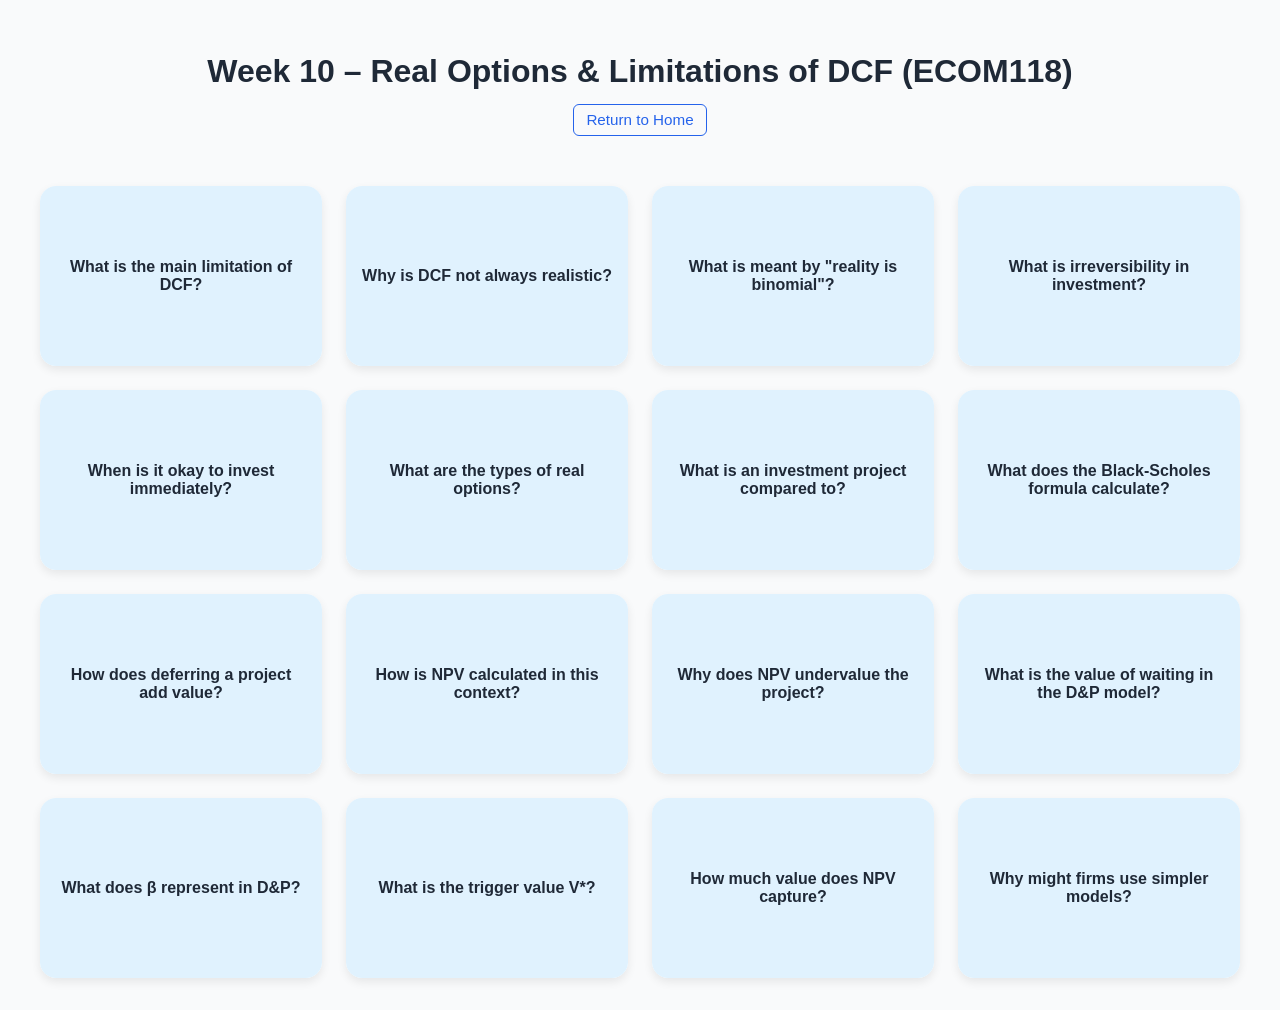
==== week10.html @ ce170b3e "Add files via upload" ====
<!DOCTYPE html>
<html lang="en">
<head>
  <meta charset="UTF-8" />
  <meta name="viewport" content="width=device-width, initial-scale=1.0"/>
  <title>Week 10 – Real Options & Limitations of DCF (ECOM118)</title>
  <style>
    body {
      margin: 0;
      font-family: 'Segoe UI', Tahoma, Geneva, Verdana, sans-serif;
      background-color: #f9fafb;
      color: #1f2937;
    }

    h1 {
      text-align: center;
      padding-top: 2rem;
      font-size: 2rem;
      font-weight: 600;
    }

    .home-link {
      text-align: center;
      margin-top: 0.5rem;
      margin-bottom: 1.5rem;
    }

    .home-link a {
      text-decoration: none;
      color: #2563eb;
      font-weight: 500;
      font-size: 0.95rem;
      border: 1px solid #2563eb;
      padding: 0.4rem 0.8rem;
      border-radius: 6px;
      transition: all 0.2s ease-in-out;
    }

    .home-link a:hover {
      background-color: #2563eb;
      color: white;
    }

    .flashcard-grid {
      display: grid;
      grid-template-columns: repeat(auto-fit, minmax(260px, 1fr));
      gap: 1.5rem;
      padding: 2rem;
      max-width: 1200px;
      margin: 0 auto;
    }

    .card {
      perspective: 1000px;
    }

    .card-inner {
      position: relative;
      width: 100%;
      height: 180px;
      text-align: center;
      transition: transform 0.6s;
      transform-style: preserve-3d;
      cursor: pointer;
      border-radius: 1rem;
      box-shadow: 0 4px 10px rgba(0, 0, 0, 0.08);
      background-color: #fff;
    }

    .card.flipped .card-inner {
      transform: rotateY(180deg);
    }

    .card-face {
      position: absolute;
      width: 100%;
      height: 100%;
      backface-visibility: hidden;
      display: flex;
      align-items: center;
      justify-content: center;
      padding: 1rem;
      border-radius: 1rem;
      box-sizing: border-box;
    }

    .card-front {
      background-color: #e0f2fe;
      font-weight: 600;
    }

    .card-back {
      background-color: #fef3c7;
      transform: rotateY(180deg);
    }
  </style>
</head>
<body>

<h1>Week 10 – Real Options & Limitations of DCF (ECOM118)</h1>
<div class="home-link">
  <a href="https://edwardwclarke.github.io/ECOM118-FLASHCARDS/">Return to Home</a>
</div>

<div class="flashcard-grid">

<!-- Flashcards start here -->

<div class="card" onclick="this.classList.toggle('flipped')"><div class="card-inner"><div class="card-face card-front">What is the main limitation of DCF?</div><div class="card-face card-back">It assumes fixed cash flows, no flexibility, and no value in timing decisions.</div></div></div>

<div class="card" onclick="this.classList.toggle('flipped')"><div class="card-inner"><div class="card-face card-front">Why is DCF not always realistic?</div><div class="card-face card-back">Because in reality, conditions change and firms can adapt decisions over time.</div></div></div>

<div class="card" onclick="this.classList.toggle('flipped')"><div class="card-inner"><div class="card-face card-front">What is meant by "reality is binomial"?</div><div class="card-face card-back">Some outcomes are all or nothing—like a drug passing or failing approval in pharma.</div></div></div>

<div class="card" onclick="this.classList.toggle('flipped')"><div class="card-inner"><div class="card-face card-front">What is irreversibility in investment?</div><div class="card-face card-back">Once you invest, you can't get the money back. There's a cost to acting too early.</div></div></div>

<div class="card" onclick="this.classList.toggle('flipped')"><div class="card-inner"><div class="card-face card-front">When is it okay to invest immediately?</div><div class="card-face card-back">If there's no uncertainty, no flexibility, and no downside to investing right away.</div></div></div>

<div class="card" onclick="this.classList.toggle('flipped')"><div class="card-inner"><div class="card-face card-front">What are the types of real options?</div><div class="card-face card-back">Options to defer, expand, abandon, switch, or stage investments (time-to-build).</div></div></div>

<div class="card" onclick="this.classList.toggle('flipped')"><div class="card-inner"><div class="card-face card-front">What is an investment project compared to?</div><div class="card-face card-back">A call option – the right but not obligation to invest when the value is right.</div></div></div>

<div class="card" onclick="this.classList.toggle('flipped')"><div class="card-inner"><div class="card-face card-front">What does the Black-Scholes formula calculate?</div><div class="card-face card-back">The value of the option to delay investment, based on volatility and timing.</div></div></div>

<div class="card" onclick="this.classList.toggle('flipped')"><div class="card-inner"><div class="card-face card-front">How does deferring a project add value?</div><div class="card-face card-back">It allows the firm to avoid losses or wait for better conditions, adding €0.7mn in value in the example.</div></div></div>

<div class="card" onclick="this.classList.toggle('flipped')"><div class="card-inner"><div class="card-face card-front">How is NPV calculated in this context?</div><div class="card-face card-back">NPV = (3 / (0.10 - 0.02)) - 35 = €2.5 million, using perpetuity with growth.</div></div></div>

<div class="card" onclick="this.classList.toggle('flipped')"><div class="card-inner"><div class="card-face card-front">Why does NPV undervalue the project?</div><div class="card-face card-back">Because it ignores timing and flexibility. Real option value was €5.4mn.</div></div></div>

<div class="card" onclick="this.classList.toggle('flipped')"><div class="card-inner"><div class="card-face card-front">What is the value of waiting in the D&P model?</div><div class="card-face card-back">F(V) = (V*-K)(V/V*)^β. In the example: €5.4mn, vs €2.5mn from NPV.</div></div></div>

<div class="card" onclick="this.classList.toggle('flipped')"><div class="card-inner"><div class="card-face card-front">What does β represent in D&P?</div><div class="card-face card-back">It adjusts for volatility and opportunity cost. In the example, β = 3.56.</div></div></div>

<div class="card" onclick="this.classList.toggle('flipped')"><div class="card-inner"><div class="card-face card-front">What is the trigger value V*?</div><div class="card-face card-back">It’s the value at which you should invest. V* = (β/(β-1)) × K = €48.66mn.</div></div></div>

<div class="card" onclick="this.classList.toggle('flipped')"><div class="card-inner"><div class="card-face card-front">How much value does NPV capture?</div><div class="card-face card-back">Only 46% of the project’s value, compared to full real options value.</div></div></div>

<div class="card" onclick="this.classList.toggle('flipped')"><div class="card-inner"><div class="card-face card-front">Why might firms use simpler models?</div><div class="card-face card-back">A well-built binomial model can be easier to understand and still accurate enough.</div></div></div>

</div>
</body>
</html>
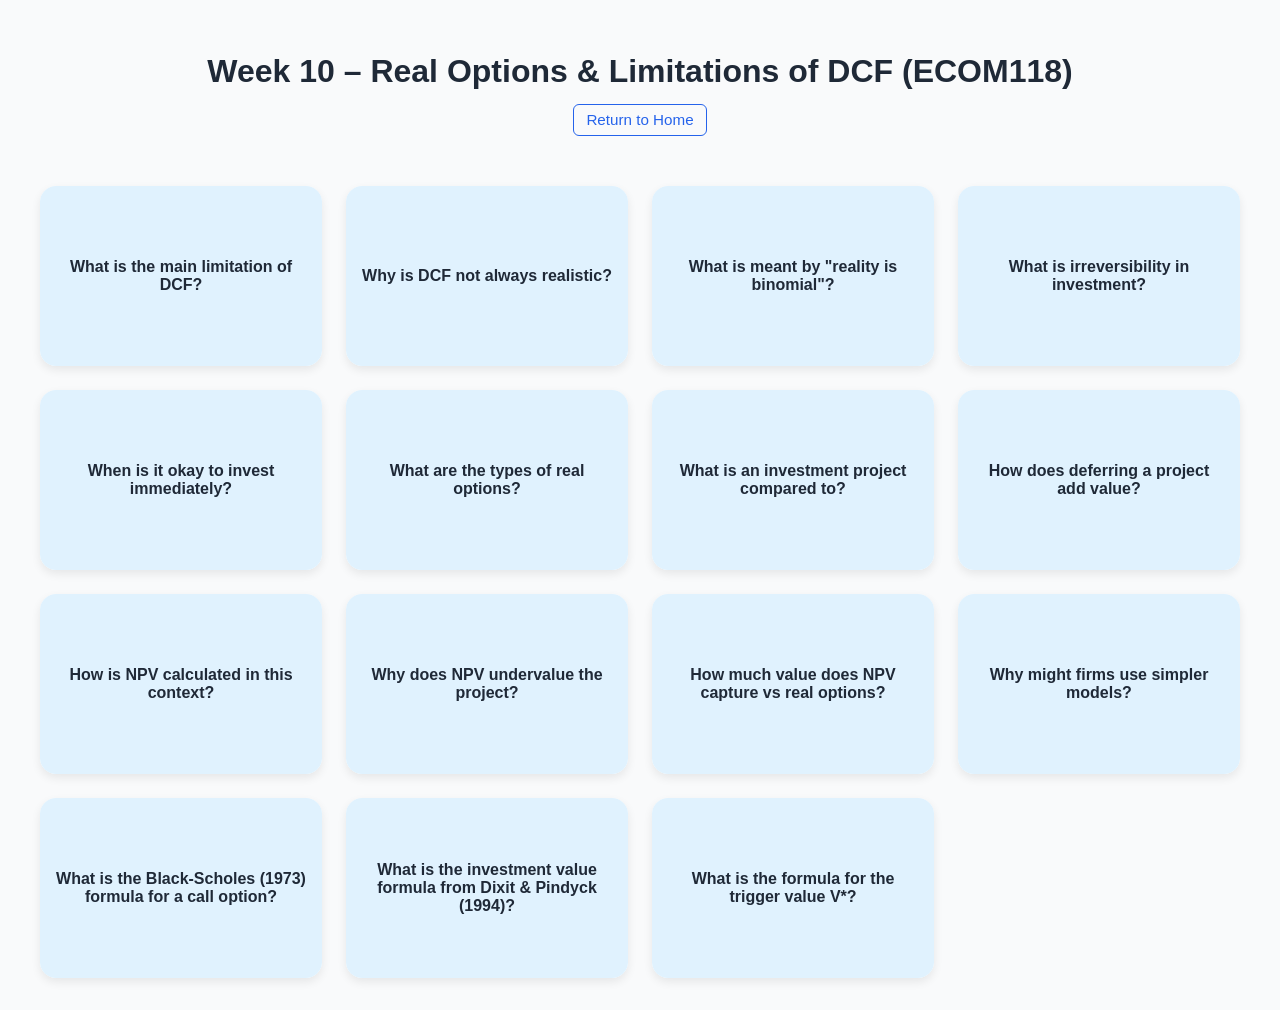
==== commit ec6f52b1: "Add files via upload" ====
--- a/week10.html
+++ b/week10.html
@@ -92,6 +92,7 @@
     .card-back {
       background-color: #fef3c7;
       transform: rotateY(180deg);
+      font-size: 0.95rem;
     }
   </style>
 </head>
@@ -104,7 +105,7 @@
 
 <div class="flashcard-grid">
 
-<!-- Flashcards start here -->
+<!-- Core Concept Flashcards -->
 
 <div class="card" onclick="this.classList.toggle('flipped')"><div class="card-inner"><div class="card-face card-front">What is the main limitation of DCF?</div><div class="card-face card-back">It assumes fixed cash flows, no flexibility, and no value in timing decisions.</div></div></div>
 
@@ -120,24 +121,24 @@
 
 <div class="card" onclick="this.classList.toggle('flipped')"><div class="card-inner"><div class="card-face card-front">What is an investment project compared to?</div><div class="card-face card-back">A call option – the right but not obligation to invest when the value is right.</div></div></div>
 
-<div class="card" onclick="this.classList.toggle('flipped')"><div class="card-inner"><div class="card-face card-front">What does the Black-Scholes formula calculate?</div><div class="card-face card-back">The value of the option to delay investment, based on volatility and timing.</div></div></div>
-
 <div class="card" onclick="this.classList.toggle('flipped')"><div class="card-inner"><div class="card-face card-front">How does deferring a project add value?</div><div class="card-face card-back">It allows the firm to avoid losses or wait for better conditions, adding €0.7mn in value in the example.</div></div></div>
 
 <div class="card" onclick="this.classList.toggle('flipped')"><div class="card-inner"><div class="card-face card-front">How is NPV calculated in this context?</div><div class="card-face card-back">NPV = (3 / (0.10 - 0.02)) - 35 = €2.5 million, using perpetuity with growth.</div></div></div>
 
 <div class="card" onclick="this.classList.toggle('flipped')"><div class="card-inner"><div class="card-face card-front">Why does NPV undervalue the project?</div><div class="card-face card-back">Because it ignores timing and flexibility. Real option value was €5.4mn.</div></div></div>
 
-<div class="card" onclick="this.classList.toggle('flipped')"><div class="card-inner"><div class="card-face card-front">What is the value of waiting in the D&P model?</div><div class="card-face card-back">F(V) = (V*-K)(V/V*)^β. In the example: €5.4mn, vs €2.5mn from NPV.</div></div></div>
-
-<div class="card" onclick="this.classList.toggle('flipped')"><div class="card-inner"><div class="card-face card-front">What does β represent in D&P?</div><div class="card-face card-back">It adjusts for volatility and opportunity cost. In the example, β = 3.56.</div></div></div>
-
-<div class="card" onclick="this.classList.toggle('flipped')"><div class="card-inner"><div class="card-face card-front">What is the trigger value V*?</div><div class="card-face card-back">It’s the value at which you should invest. V* = (β/(β-1)) × K = €48.66mn.</div></div></div>
-
-<div class="card" onclick="this.classList.toggle('flipped')"><div class="card-inner"><div class="card-face card-front">How much value does NPV capture?</div><div class="card-face card-back">Only 46% of the project’s value, compared to full real options value.</div></div></div>
+<div class="card" onclick="this.classList.toggle('flipped')"><div class="card-inner"><div class="card-face card-front">How much value does NPV capture vs real options?</div><div class="card-face card-back">Only 46% – calculated as 2.5 / 5.4 = 46%</div></div></div>
 
 <div class="card" onclick="this.classList.toggle('flipped')"><div class="card-inner"><div class="card-face card-front">Why might firms use simpler models?</div><div class="card-face card-back">A well-built binomial model can be easier to understand and still accurate enough.</div></div></div>
 
+<!-- Equations Flashcards -->
+
+<div class="card" onclick="this.classList.toggle('flipped')"><div class="card-inner"><div class="card-face card-front">What is the Black-Scholes (1973) formula for a call option?</div><div class="card-face card-back">C = S·e<sup>−δT</sup>·N(d₁) − X·e<sup>−rT</sup>·N(d₂), where:<br>d₁ = [ln(S/X) + (r − δ + ½σ²)T] / (σ√T),<br>d₂ = d₁ − σ√T</div></div></div>
+
+<div class="card" onclick="this.classList.toggle('flipped')"><div class="card-inner"><div class="card-face card-front">What is the investment value formula from Dixit & Pindyck (1994)?</div><div class="card-face card-back">F(V) = (V* − K)·(V / V*)^β if V < V*;<br>F(V) = V − K if V ≥ V*</div></div></div>
+
+<div class="card" onclick="this.classList.toggle('flipped')"><div class="card-inner"><div class="card-face card-front">What is the formula for the trigger value V*?</div><div class="card-face card-back">V* = (β / (β − 1)) × K<br>Where β adjusts for risk and timing flexibility</div></div></div>
+
 </div>
 </body>
-</html>
+</html>
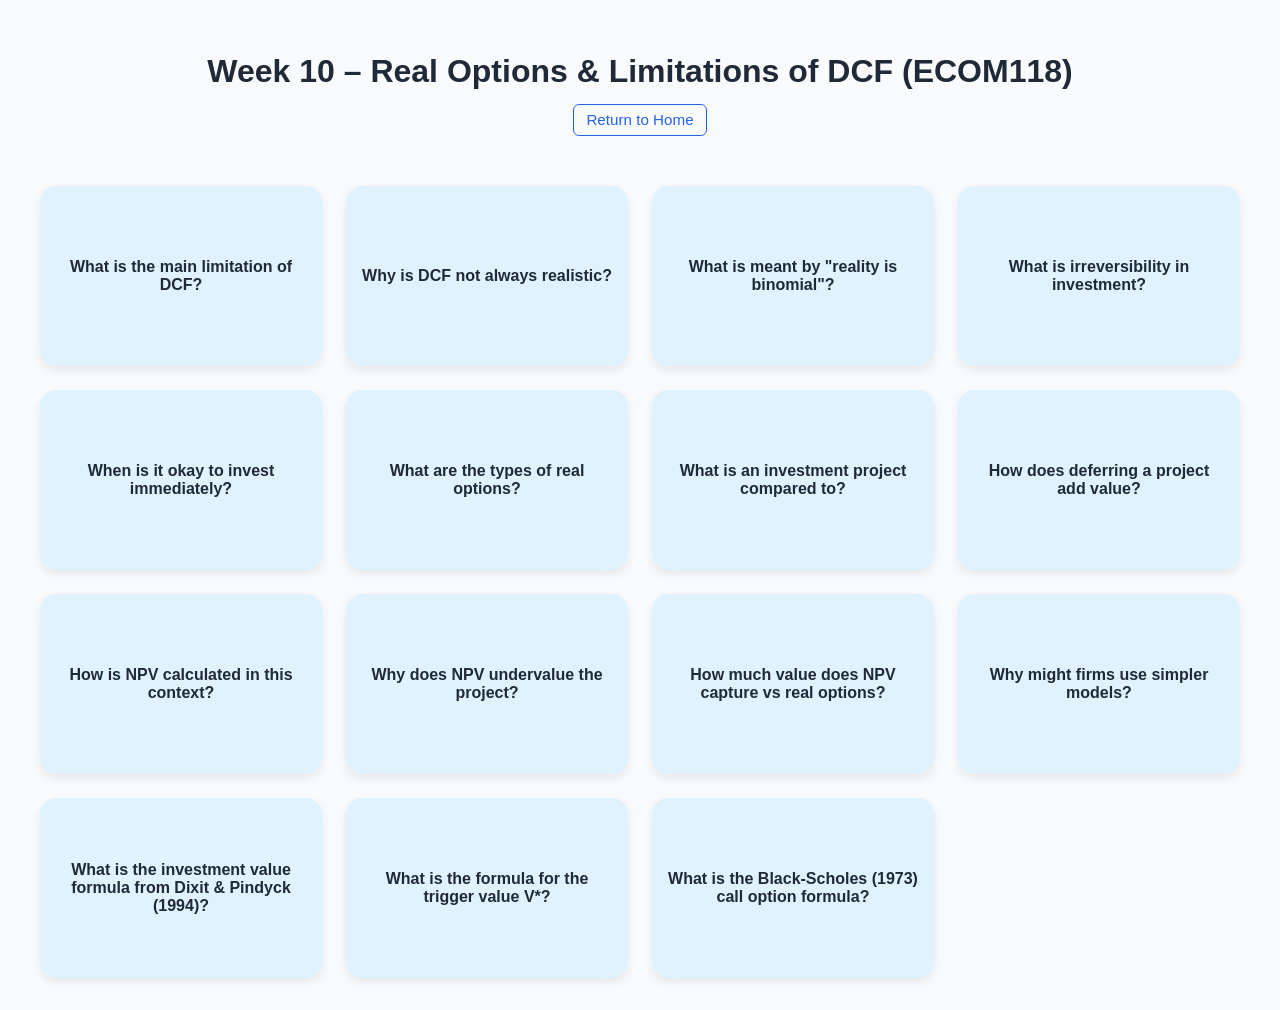
==== commit 3a9c8557: "Add files via upload" ====
--- a/week10.html
+++ b/week10.html
@@ -133,12 +133,19 @@
 
 <!-- Equations Flashcards -->
 
-<div class="card" onclick="this.classList.toggle('flipped')"><div class="card-inner"><div class="card-face card-front">What is the Black-Scholes (1973) formula for a call option?</div><div class="card-face card-back">C = S·e<sup>−δT</sup>·N(d₁) − X·e<sup>−rT</sup>·N(d₂), where:<br>d₁ = [ln(S/X) + (r − δ + ½σ²)T] / (σ√T),<br>d₂ = d₁ − σ√T</div></div></div>
-
 <div class="card" onclick="this.classList.toggle('flipped')"><div class="card-inner"><div class="card-face card-front">What is the investment value formula from Dixit & Pindyck (1994)?</div><div class="card-face card-back">F(V) = (V* − K)·(V / V*)^β if V < V*;<br>F(V) = V − K if V ≥ V*</div></div></div>
 
 <div class="card" onclick="this.classList.toggle('flipped')"><div class="card-inner"><div class="card-face card-front">What is the formula for the trigger value V*?</div><div class="card-face card-back">V* = (β / (β − 1)) × K<br>Where β adjusts for risk and timing flexibility</div></div></div>
 
+<div class="card" onclick="this.classList.toggle('flipped')">
+  <div class="card-inner">
+    <div class="card-face card-front">What is the Black-Scholes (1973) call option formula?</div>
+    <div class="card-face card-back">
+      <img src="black-scholes.png" alt="Black-Scholes Formula" style="max-width: 100%; max-height: 100%;">
+    </div>
+  </div>
+</div>
+
 </div>
 </body>
 </html>
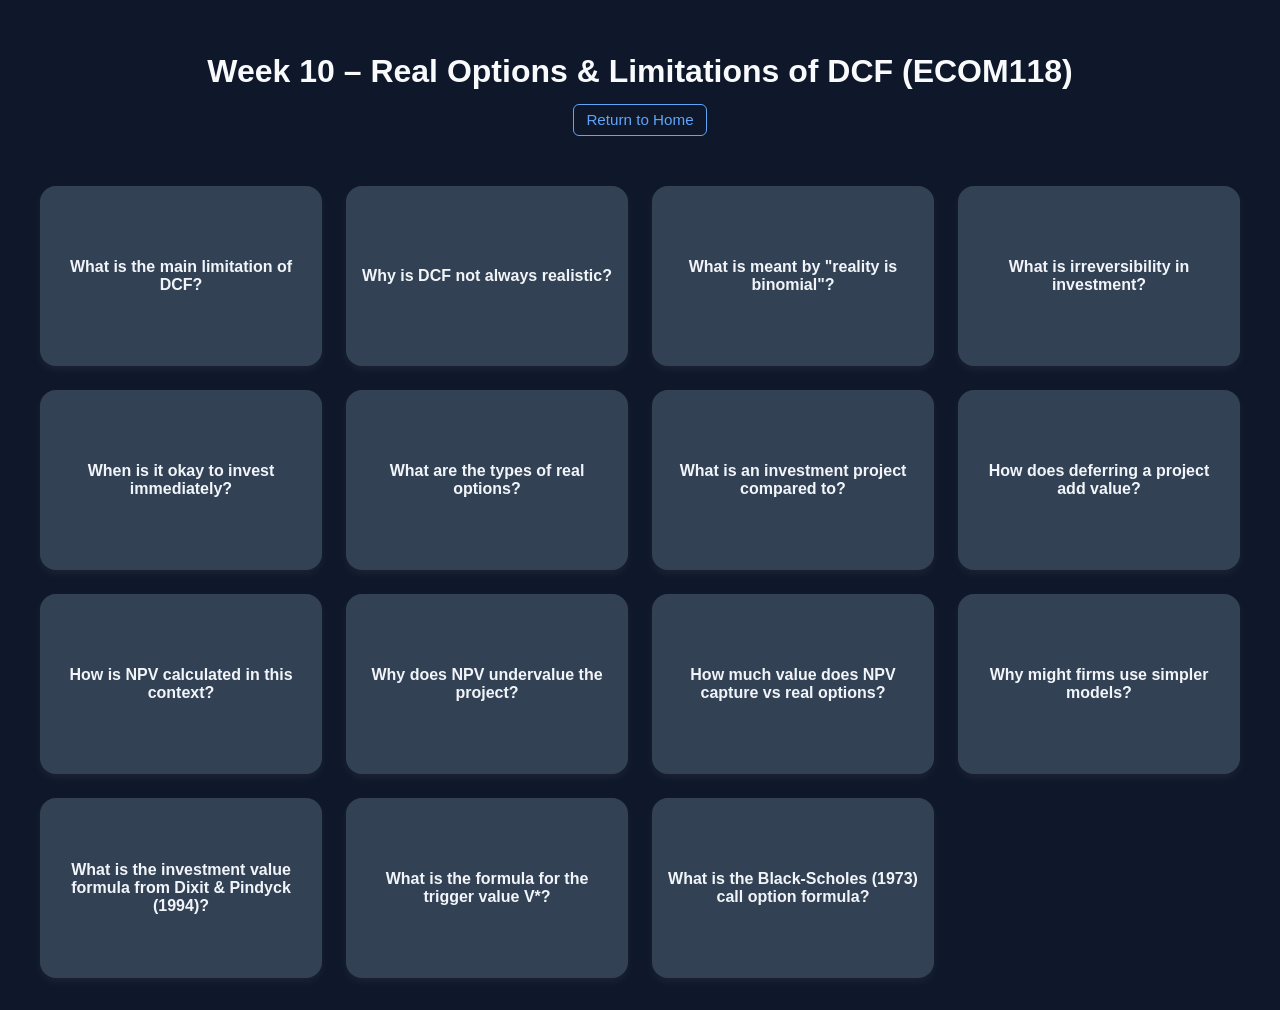
==== commit c55fdfb7: "Add files via upload" ====
--- a/week10.html
+++ b/week10.html
@@ -8,8 +8,8 @@
     body {
       margin: 0;
       font-family: 'Segoe UI', Tahoma, Geneva, Verdana, sans-serif;
-      background-color: #f9fafb;
-      color: #1f2937;
+      background-color: #0f172a;
+      color: #f8fafc;
     }
 
     h1 {
@@ -27,18 +27,18 @@
 
     .home-link a {
       text-decoration: none;
-      color: #2563eb;
+      color: #60a5fa;
       font-weight: 500;
       font-size: 0.95rem;
-      border: 1px solid #2563eb;
+      border: 1px solid #60a5fa;
       padding: 0.4rem 0.8rem;
       border-radius: 6px;
       transition: all 0.2s ease-in-out;
     }
 
     .home-link a:hover {
-      background-color: #2563eb;
-      color: white;
+      background-color: #60a5fa;
+      color: #0f172a;
     }
 
     .flashcard-grid {
@@ -63,8 +63,8 @@
       transform-style: preserve-3d;
       cursor: pointer;
       border-radius: 1rem;
-      box-shadow: 0 4px 10px rgba(0, 0, 0, 0.08);
-      background-color: #fff;
+      box-shadow: 0 4px 10px rgba(255, 255, 255, 0.05);
+      background-color: #1e293b;
     }
 
     .card.flipped .card-inner {
@@ -85,14 +85,15 @@
     }
 
     .card-front {
-      background-color: #e0f2fe;
+      background-color: #334155;
+      color: #f1f5f9;
       font-weight: 600;
     }
 
     .card-back {
-      background-color: #fef3c7;
+      background-color: #475569;
+      color: #fefce8;
       transform: rotateY(180deg);
-      font-size: 0.95rem;
     }
   </style>
 </head>
